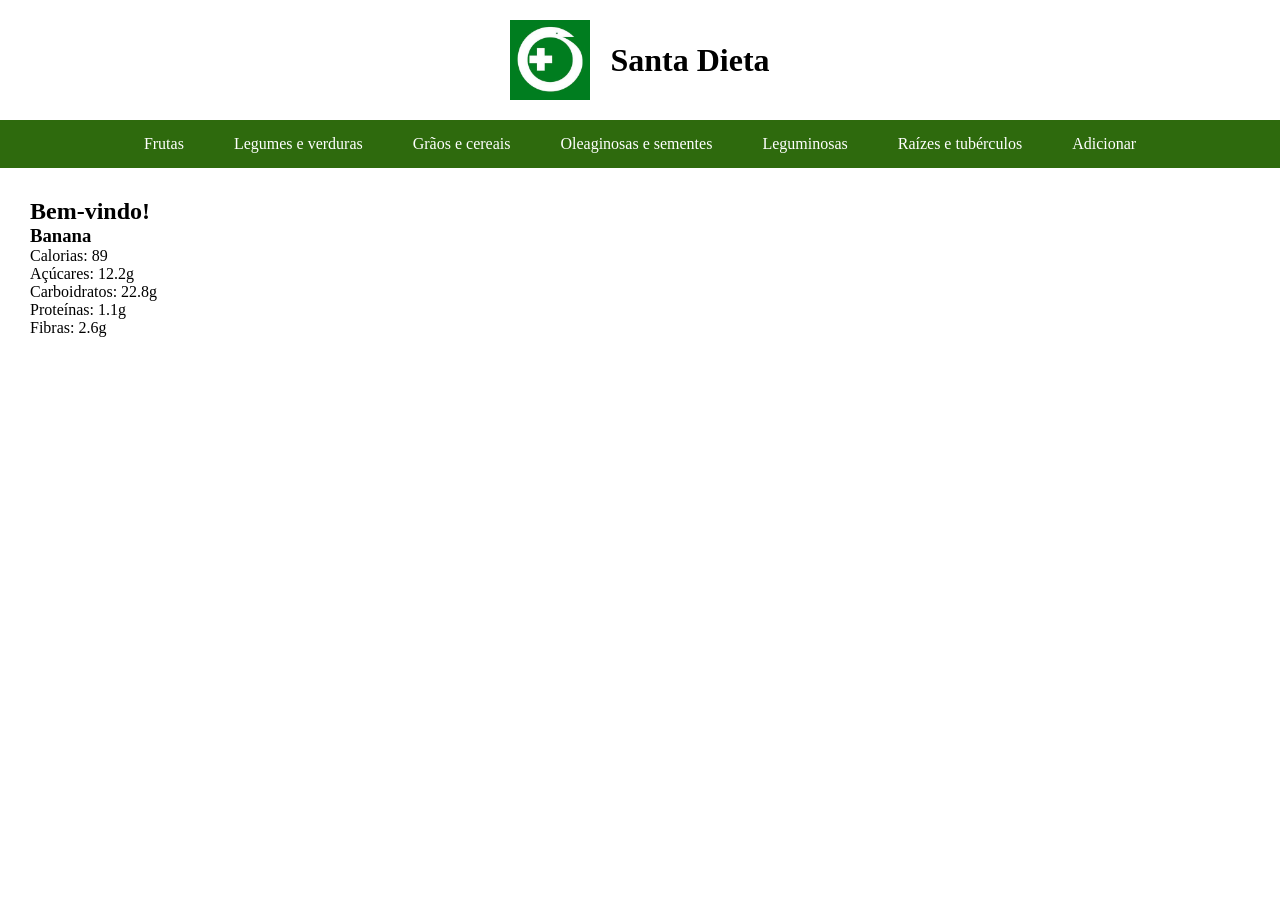
==== index.html @ e2094a41 "ajuste de js" ====
<!doctype html>
<html lang="pt-BR">
  <head>
    <!-- Configurações básicas da página -->
    <meta charset="UTF-8" />
    <meta name="viewport" content="width=device-width, initial-scale=1.0" />
    <title>Santa Dieta</title>

    <!-- Link para o arquivo de estilos -->
    <link rel="stylesheet" href="style.css" />
  </head>

  <body>
    <!-- Cabeçalho com logo e nome do projeto -->
    <header>
      <div class="cabecalho">
        <img src="images/santa_icon.jpeg" alt="Logo da empresa" />

        <h1>Santa Dieta</h1>
      </div>

      <!-- Menu com as categorias principais -->
      <nav>
        <ul>
          <li><a href="#">Frutas</a></li>
          <li><a href="#">Legumes e verduras</a></li>
          <li><a href="#">Grãos e cereais</a></li>
          <li><a href="#">Oleaginosas e sementes</a></li>
          <li><a href="#">Leguminosas</a></li>
          <li><a href="#">Raízes e tubérculos</a></li>
          <li><a href="#">Adicionar</a></li>
        </ul>
      </nav>
    </header>

    <!-- Conteúdo principal da página -->
    <main>
     <h2>Bem-vindo!</h2>

     <div id="produto"></div>
    </main>


    
    
    
    <script src="script.js"></script>

  </body>
</html>
---- style.css ----
/* Zera margens e paddings padrão do navegador */
* {
    margin: 0;
    padding: 0;
    box-sizing: border-box;
}

/* Organiza o logo e o título no cabeçalho */
.cabecalho {
    display: flex;
    align-items: center;
    justify-content: center;
    gap: 20px;
    padding: 20px;
}

/* Ajusta o tamanho da imagem do cabeçalho */
.cabecalho img {
    width: 80px;
}

/* Define a cor de fundo da barra de navegação */
nav {
    background-color: #2e6a0d;
}

/* Alinha os itens do menu na horizontal */
nav ul {
    display: flex;
    justify-content: center;
    list-style: none;
}

/* Estiliza os links do menu */
nav a {
    display: block;
    padding: 15px 25px;
    color: white;
    text-decoration: none;
}

/* Muda a cor quando o mouse passa por cima */
nav a:hover {
    background-color: #444;
}

/* Cria espaço interno no conteúdo principal */
main {
    padding: 30px;
}
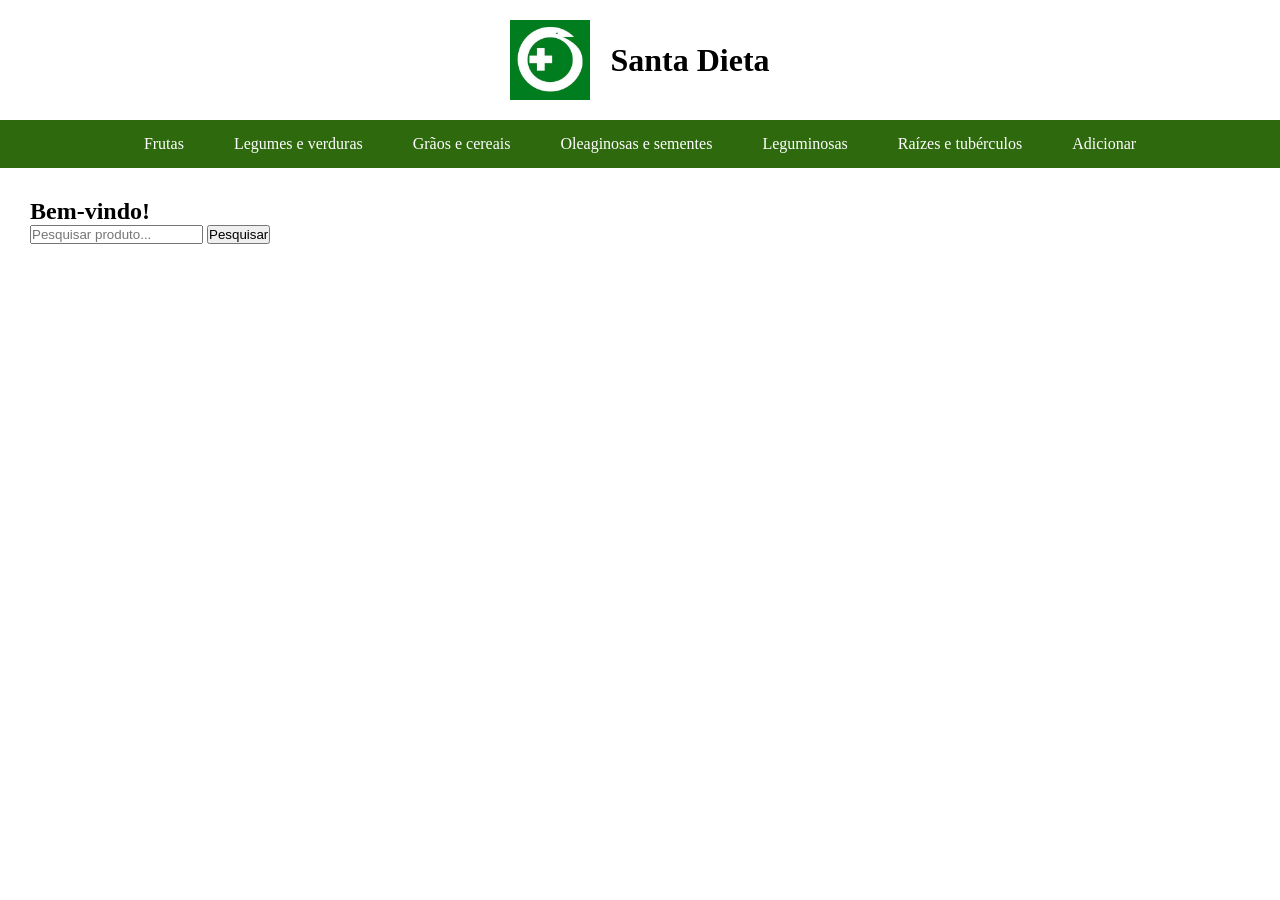
==== commit 6c4c3aed: "alteraçoes de logica" ====
--- a/index.html
+++ b/index.html
@@ -36,7 +36,9 @@
     <!-- Conteúdo principal da página -->
     <main>
      <h2>Bem-vindo!</h2>
-
+      <input type="text" id="pesquisa" placeholder="Pesquisar produto..." > 
+      <button id="btnPesquisar">Pesquisar</button>
+      
      <div id="produto"></div>
     </main>
 
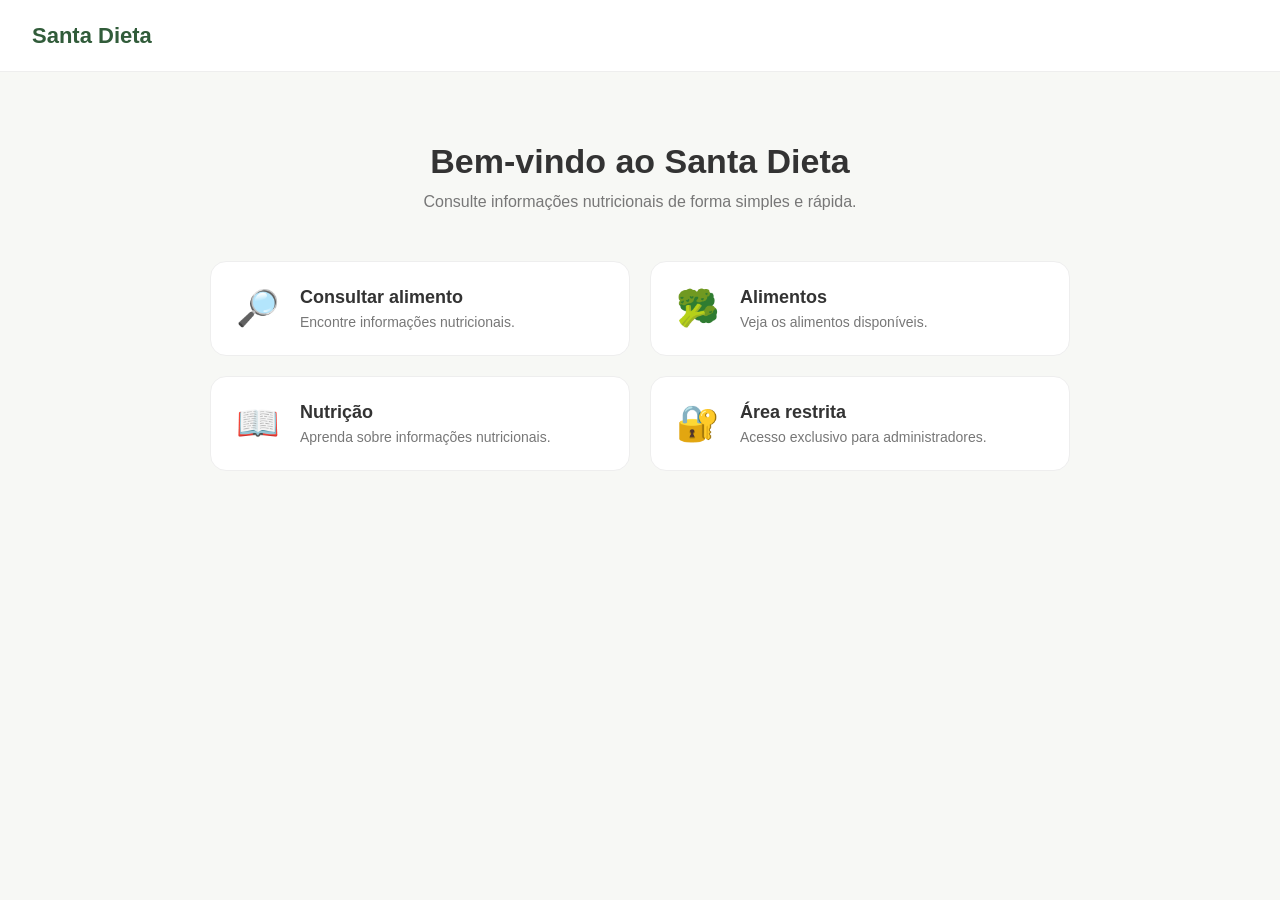
==== commit 49e6cfd5: "nova arquitetura" ====
--- a/index.html
+++ b/index.html
@@ -1,52 +1,96 @@
-<!doctype html>
-<html lang="pt-BR">
-  <head>
-    <!-- Configurações básicas da página -->
-    <meta charset="UTF-8" />
-    <meta name="viewport" content="width=device-width, initial-scale=1.0" />
-    <title>Santa Dieta</title>
+<!DOCTYPE html>
+<html lang="en">
+<head>
+    <meta charset="UTF-8">
+    <meta name="viewport" content="width=device-width, initial-scale=1.0">
+    <title>Document</title>
+    <link rel="stylesheet" href="style.css">
+</head>
+<body>
+    <header class="cabecalho">
+    <div class="logo">
+        <span>Santa Dieta</span>
+    </div>
+</header>
 
-    <!-- Link para o arquivo de estilos -->
-    <link rel="stylesheet" href="style.css" />
-  </head>
+<main class="inicio">
 
-  <body>
-    <!-- Cabeçalho com logo e nome do projeto -->
-    <header>
-      <div class="cabecalho">
-        <img src="images/santa_icon.jpeg" alt="Logo da empresa" />
+    <section class="boas-vindas">
 
-        <h1>Santa Dieta</h1>
-      </div>
+        <h1>Bem-vindo ao Santa Dieta</h1>
 
-      <!-- Menu com as categorias principais -->
-      <nav>
-        <ul>
-          <li><a href="#">Frutas</a></li>
-          <li><a href="#">Legumes e verduras</a></li>
-          <li><a href="#">Grãos e cereais</a></li>
-          <li><a href="#">Oleaginosas e sementes</a></li>
-          <li><a href="#">Leguminosas</a></li>
-          <li><a href="#">Raízes e tubérculos</a></li>
-          <li><a href="#">Adicionar</a></li>
-        </ul>
-      </nav>
-    </header>
+        <p>
+            Consulte informações nutricionais de forma simples e rápida.
+        </p>
 
-    <!-- Conteúdo principal da página -->
-    <main>
-     <h2>Bem-vindo!</h2>
-      <input type="text" id="pesquisa" placeholder="Pesquisar produto..." > 
-      <button id="btnPesquisar">Pesquisar</button>
-      
-     <div id="produto"></div>
-    </main>
+    </section>
 
 
-    
-    
-    
+    <section class="widgets">
+
+        <a href="alimento.html" class="widget">
+
+            <span class="icone">🔎</span>
+
+            <div>
+                <h2>Consultar alimento</h2>
+
+                <p>
+                    Encontre informações nutricionais.
+                </p>
+            </div>
+
+        </a>
+
+
+        <a href="alimento.html" class="widget">
+
+            <span class="icone">🥦</span>
+
+            <div>
+                <h2>Alimentos</h2>
+
+                <p>
+                    Veja os alimentos disponíveis.
+                </p>
+            </div>
+
+        </a>
+
+
+        <a href="#" class="widget">
+
+            <span class="icone">📖</span>
+
+            <div>
+                <h2>Nutrição</h2>
+
+                <p>
+                    Aprenda sobre informações nutricionais.
+                </p>
+            </div>
+
+        </a>
+
+
+        <a href="login.html" class="widget">
+
+            <span class="icone">🔐</span>
+
+            <div>
+                <h2>Área restrita</h2>
+
+                <p>
+                    Acesso exclusivo para administradores.
+                </p>
+            </div>
+
+        </a>
+
+    </section>
+
+</main>
+
     <script src="script.js"></script>
-
-  </body>
-</html>
+</body>
+</html>
--- a/style.css
+++ b/style.css
@@ -1,50 +1,459 @@
-/* Zera margens e paddings padrão do navegador */
+/* =========================================================
+   CONFIGURAÇÕES GERAIS
+   ========================================================= */
+    :root {
+    --verde-principal: #315c3a;
+    --verde-claro: #e8f1ea;
+
+    --fundo: #f7f8f5;
+    --branco: #ffffff;
+
+    --texto: #333333;
+    --texto-secundario: #777777;
+
+    --borda: #e8e8e8;
+}
+/* Remove margens e espaçamentos padrão do navegador
+   e faz o tamanho dos elementos ser mais previsível. */
 * {
     margin: 0;
     padding: 0;
     box-sizing: border-box;
 }
 
-/* Organiza o logo e o título no cabeçalho */
+
+/* Configurações gerais da página */
+body {
+    font-family: Arial, sans-serif;
+    background-color: var(--fundo);
+    color: var(--texto);
+}
+
+
+/* =========================================================
+   CABEÇALHO
+   Usado nas páginas que possuem o cabeçalho do Santa Dieta.
+   ========================================================= */
+
 .cabecalho {
+    /* Altura do cabeçalho */
+    height: 72px;
+
+    /* Coloca os elementos lado a lado */
     display: flex;
+
+    /* Centraliza verticalmente */
     align-items: center;
-    justify-content: center;
+
+    /* Coloca a logo de um lado e o botão do outro */
+    justify-content: space-between;
+
+    /* Espaçamento interno horizontal */
+    padding: 0 32px;
+
+    /* Fundo branco */
+    background-color: #ffffff;
+
+    /* Linha discreta abaixo do cabeçalho */
+    border-bottom: 1px solid #eeeeee;
+}
+
+
+/* Nome/logo do Santa Dieta */
+.logo {
+    font-size: 22px;
+    font-weight: 600;
+    color: var(--verde-principal);
+}
+
+
+/* Botão das três barras do menu */
+.btn-menu {
+    border: none;
+    background: none;
+    font-size: 26px;
+    color: var(--verde-principal);
+    cursor: pointer;
+    padding: 8px;
+}
+
+
+/* =========================================================
+   PÁGINA DO ALIMENTO
+   Configurações principais da ficha nutricional.
+   ========================================================= */
+
+
+/* Área principal da página do alimento */
+main {
+    /* Limita a largura para não deixar a ficha muito esticada */
+    max-width: 700px;
+
+    /* Centraliza horizontalmente */
+    margin: 40px auto;
+
+    /* Espaçamento interno nas laterais */
+    padding: 0 20px;
+}
+
+
+/* Card que contém todas as informações do alimento */
+.alimento {
+    /* Fundo branco */
+    background-color: white;
+
+    /* Arredonda os cantos */
+    border-radius: 18px;
+
+    /* Espaçamento interno */
+    padding: 30px;
+
+    /* Sombra muito suave */
+    box-shadow: 0 5px 25px rgba(0, 0, 0, 0.05);
+}
+
+
+/* =========================================================
+   IMAGEM DO ALIMENTO
+   ========================================================= */
+
+.imagem-alimento {
+    /* Centraliza a imagem */
+    text-align: center;
+
+    /* Espaço abaixo da imagem */
+    margin-bottom: 20px;
+}
+
+
+.imagem-alimento img {
+    /* Tamanho da imagem */
+    width: 180px;
+    height: 180px;
+
+    /* Mantém a proporção da imagem */
+    object-fit: contain;
+
+    /* Deixa a imagem circular */
+    border-radius: 50%;
+}
+
+
+/* =========================================================
+   INFORMAÇÕES DO ALIMENTO
+   Nome e descrição.
+   ========================================================= */
+
+.informacoes {
+    /* Centraliza o texto */
+    text-align: center;
+
+    /* Espaço abaixo das informações */
+    margin-bottom: 30px;
+}
+
+
+/* Nome do alimento */
+.informacoes h1 {
+    font-size: 30px;
+
+    /* Espaço entre o nome e a descrição */
+    margin-bottom: 10px;
+}
+
+
+/* Descrição do alimento */
+.informacoes p {
+    color: #777;
+
+    font-size: 15px;
+}
+
+
+/* =========================================================
+   FICHA NUTRICIONAL
+   ========================================================= */
+
+.ficha {
+    /* Linha que separa a descrição da ficha */
+    border-top: 1px solid #eee;
+
+    /* Espaço entre a linha e o título */
+    padding-top: 25px;
+}
+
+
+/* Título "Informação nutricional" */
+.ficha h2 {
+    font-size: 21px;
+
+    margin-bottom: 5px;
+}
+
+
+/* Texto "Porção de 100 g" */
+.porcao {
+    color: #888;
+
+    font-size: 14px;
+
+    margin-bottom: 20px;
+}
+
+
+/* =========================================================
+   NUTRIENTES
+   Área que contém calorias, proteínas, fibras etc.
+   ========================================================= */
+
+
+/* Caixa que agrupa todos os nutrientes */
+.nutrientes {
+    border: 1px solid #eee;
+
+    /* Arredonda os cantos */
+    border-radius: 12px;
+
+    /* Faz os elementos internos respeitarem
+       o arredondamento da caixa */
+    overflow: hidden;
+}
+
+
+/* Cada linha da informação nutricional */
+.nutriente {
+    /* Coloca nome e valor lado a lado */
+    display: flex;
+
+    /* Nome fica à esquerda e valor à direita */
+    justify-content: space-between;
+
+    /* Alinha verticalmente */
+    align-items: center;
+
+    /* Espaçamento interno */
+    padding: 15px 18px;
+
+    /* Linha entre os nutrientes */
+    border-bottom: 1px solid #eeeeee;
+}
+
+
+/* Remove a linha do último nutriente */
+.nutriente:last-child {
+    border-bottom: none;
+}
+
+
+/* Nome do nutriente */
+.nutriente span {
+    color: #555;
+}
+
+
+/* Valor do nutriente */
+.nutriente strong {
+    font-weight: bold;
+    color: var(--verde-principal);
+}
+
+
+/* =========================================================
+   PÁGINA INICIAL
+   ========================================================= */
+
+.inicio {
+    /* Limita a largura da página */
+    max-width: 900px;
+
+    /* Centraliza o conteúdo */
+    margin: 0 auto;
+
+    /* Espaçamento interno */
+    padding: 70px 20px;
+}
+
+
+/* =========================================================
+   ÁREA DE BOAS-VINDAS
+   ========================================================= */
+
+.boas-vindas {
+    /* Centraliza o conteúdo */
+    text-align: center;
+
+    /* Espaço abaixo da apresentação */
+    margin-bottom: 50px;
+}
+
+
+/* Título da página inicial */
+.boas-vindas h1 {
+    font-size: 34px;
+
+    margin-bottom: 12px;
+}
+
+
+/* Texto abaixo do título */
+.boas-vindas p {
+    color: #777;
+
+    font-size: 16px;
+}
+
+
+/* =========================================================
+   WIDGETS / CARDS
+   ========================================================= */
+
+
+/* Container dos widgets */
+.widgets {
+    /* Ativa o sistema de Grid do CSS */
+    display: grid;
+
+    /* Cria duas colunas */
+    grid-template-columns: repeat(2, 1fr);
+
+    /* Espaço entre os widgets */
     gap: 20px;
-    padding: 20px;
-}
-
-/* Ajusta o tamanho da imagem do cabeçalho */
-.cabecalho img {
-    width: 80px;
-}
-
-/* Define a cor de fundo da barra de navegação */
-nav {
-    background-color: #2e6a0d;
-}
-
-/* Alinha os itens do menu na horizontal */
-nav ul {
+}
+
+
+/* Cada widget */
+.widget {
+    /* Coloca o ícone e o texto lado a lado */
     display: flex;
-    justify-content: center;
-    list-style: none;
-}
-
-/* Estiliza os links do menu */
-nav a {
-    display: block;
-    padding: 15px 25px;
-    color: white;
+
+    /* Centraliza verticalmente */
+    align-items: center;
+
+    /* Espaço entre ícone e texto */
+    gap: 20px;
+
+    /* Espaçamento interno */
+    padding: 25px;
+
+    /* Fundo branco */
+    background-color: white;
+
+    /* Cantos arredondados */
+    border-radius: 16px;
+
+    /* Borda discreta */
+    border: 1px solid #eeeeee;
+
+    /* Remove o sublinhado dos links */
     text-decoration: none;
-}
-
-/* Muda a cor quando o mouse passa por cima */
-nav a:hover {
-    background-color: #444;
-}
-
-/* Cria espaço interno no conteúdo principal */
-main {
-    padding: 30px;
+
+    /* Cor padrão do texto */
+    color: #333;
+
+    /* Animação suave */
+    transition:
+        transform 0.2s ease,
+        box-shadow 0.2s ease;
+}
+
+
+/* Efeito quando o mouse passa sobre o widget */
+.widget:hover {
+    /* Levanta ligeiramente o card */
+    transform: translateY(-3px);
+
+    /* Adiciona uma sombra suave */
+    box-shadow: 0 8px 25px rgba(0, 0, 0, 0.08);
+}
+
+
+/* Ícone do widget */
+.icone {
+    font-size: 35px;
+}
+
+
+/* Título do widget */
+.widget h2 {
+    font-size: 18px;
+
+    margin-bottom: 6px;
+}
+
+
+/* Descrição do widget */
+.widget p {
+    font-size: 14px;
+
+    color: #777;
+}
+
+
+/* =========================================================
+   RESPONSIVIDADE — CELULAR
+   Regras aplicadas quando a tela tem até 600px.
+   ========================================================= */
+
+@media (max-width: 600px) {
+
+
+    /* -------------------------
+       CABEÇALHO NO CELULAR
+       ------------------------- */
+
+    .cabecalho {
+        /* Reduz o espaço lateral */
+        padding: 0 20px;
+    }
+
+
+    /* -------------------------
+       PÁGINA DO ALIMENTO
+       ------------------------- */
+
+    main {
+        /* Reduz a margem superior */
+        margin: 20px auto;
+    }
+
+
+    .alimento {
+        /* Reduz o espaço interno */
+        padding: 22px;
+    }
+
+
+    /* Reduz a imagem no celular */
+    .imagem-alimento img {
+        width: 140px;
+        height: 140px;
+    }
+
+
+    /* Reduz o tamanho do nome do alimento */
+    .informacoes h1 {
+        font-size: 26px;
+    }
+
+
+    /* -------------------------
+       PÁGINA INICIAL
+       ------------------------- */
+
+    .inicio {
+        padding: 40px 20px;
+    }
+
+
+    .boas-vindas h1 {
+        font-size: 27px;
+    }
+
+
+    /* No celular os widgets ficam
+       um embaixo do outro */
+    .widgets {
+        grid-template-columns: 1fr;
+    }
+
 }
